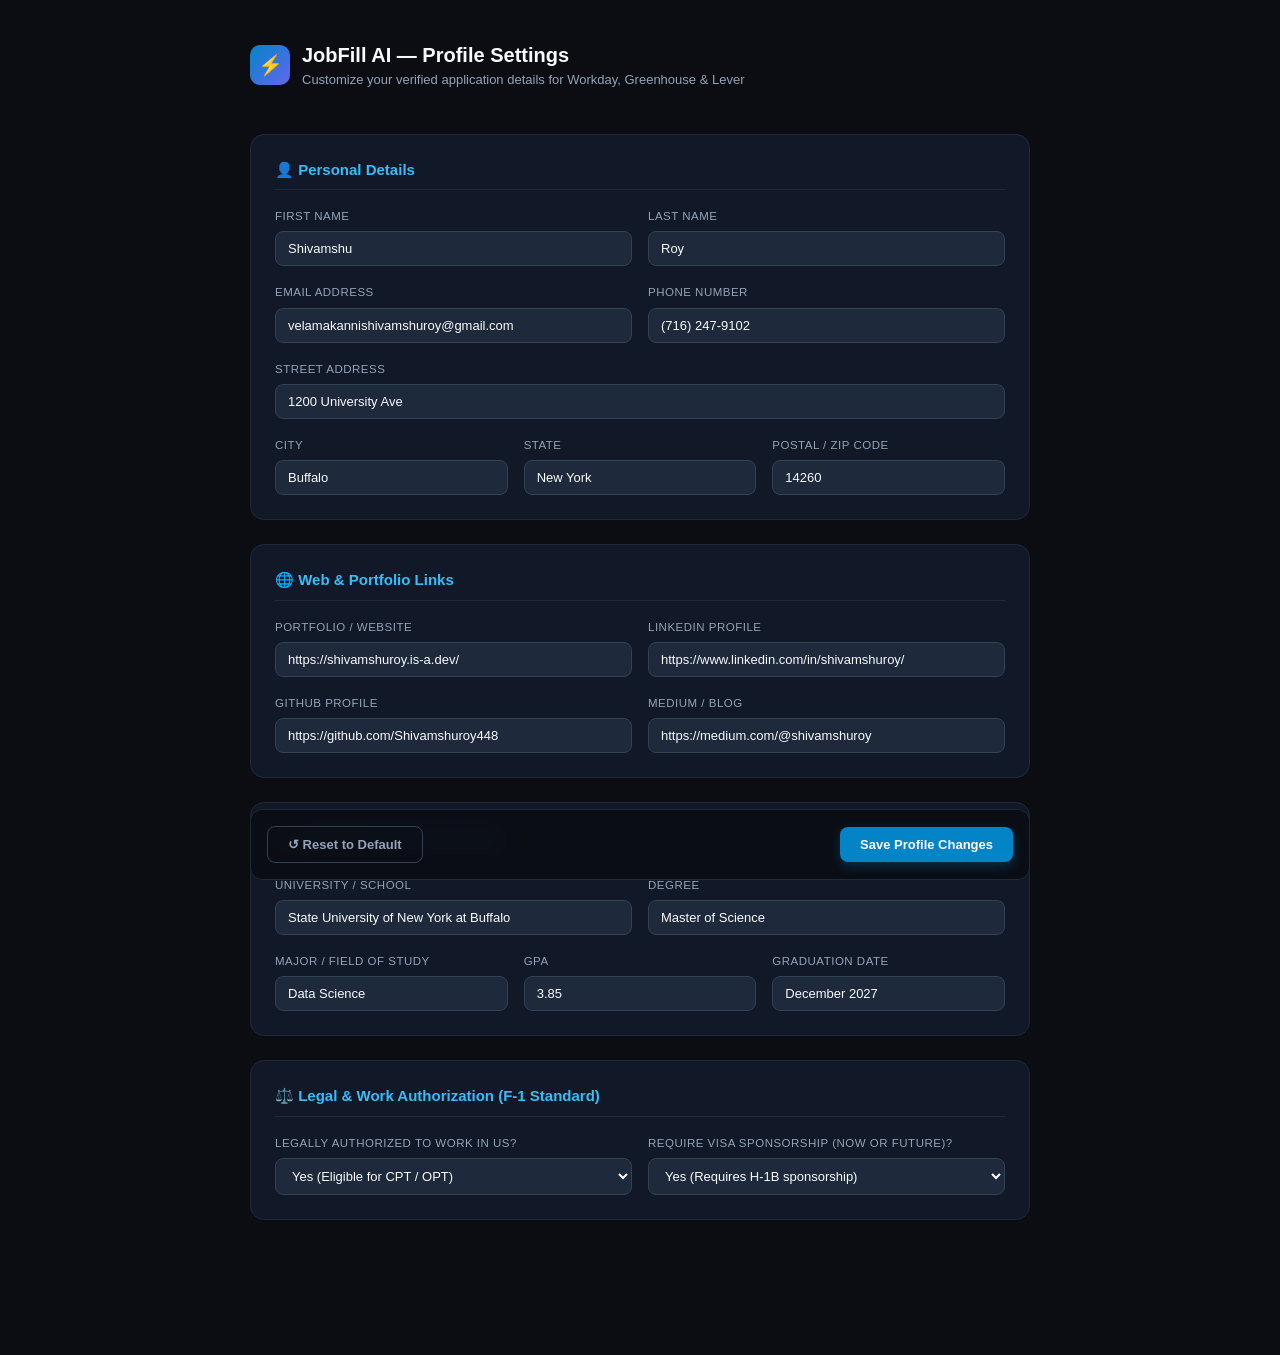
==== options.html @ 7c8a29a1 "feat: Initial release of JobFill AI Chrome Extension" ====
<!DOCTYPE html>
<html lang="en">
<head>
  <meta charset="UTF-8">
  <title>JobFill AI — Profile &amp; Application Settings</title>
  <style>
    :root {
      --bg: #0b0d13;
      --card-bg: #111827;
      --border: #1f2937;
      --text: #f8fafc;
      --muted: #94a3b8;
      --primary: #0284c7;
      --accent: #38bdf8;
    }
    * { box-sizing: border-box; margin: 0; padding: 0; }
    body {
      background: var(--bg);
      color: var(--text);
      font-family: -apple-system, BlinkMacSystemFont, "Segoe UI", Roboto, sans-serif;
      padding: 40px 20px;
      line-height: 1.5;
    }
    .container {
      max-width: 780px;
      margin: 0 auto;
      display: flex;
      flex-direction: column;
      gap: 24px;
    }
    .header {
      display: flex;
      align-items: center;
      justify-content: space-between;
      border-b: 1px solid var(--border);
      padding-bottom: 20px;
    }
    .brand {
      display: flex;
      align-items: center;
      gap: 12px;
    }
    .logo {
      width: 40px;
      height: 40px;
      border-radius: 10px;
      background: linear-gradient(135deg, #0284c7, #6366f1);
      display: flex;
      align-items: center;
      justify-content: center;
      font-size: 20px;
    }
    .title { font-size: 20px; font-weight: 700; color: var(--text); }
    .subtitle { font-size: 13px; color: var(--muted); }
    .card {
      background: var(--card-bg);
      border: 1px solid var(--border);
      border-radius: 14px;
      padding: 24px;
      display: flex;
      flex-direction: column;
      gap: 18px;
    }
    .card-title {
      font-size: 15px;
      font-weight: 600;
      color: var(--accent);
      border-bottom: 1px solid var(--border);
      padding-bottom: 8px;
    }
    .grid-2 {
      display: grid;
      grid-template-columns: 1fr 1fr;
      gap: 16px;
    }
    .grid-3 {
      display: grid;
      grid-template-columns: 1fr 1fr 1fr;
      gap: 16px;
    }
    .field {
      display: flex;
      flex-direction: column;
      gap: 6px;
    }
    label {
      font-size: 11.5px;
      font-weight: 500;
      color: var(--muted);
      text-transform: uppercase;
      letter-spacing: 0.5px;
    }
    input, select, textarea {
      background: #1e293b;
      border: 1px solid #334155;
      color: var(--text);
      padding: 9px 12px;
      border-radius: 8px;
      font-size: 13px;
      outline: none;
      transition: border-color 0.2s;
    }
    input:focus, select:focus, textarea:focus {
      border-color: var(--accent);
    }
    .actions {
      display: flex;
      justify-content: space-between;
      align-items: center;
      position: sticky;
      bottom: 20px;
      background: rgba(11, 13, 19, 0.9);
      backdrop-filter: blur(10px);
      padding: 16px;
      border-radius: 12px;
      border: 1px solid var(--border);
    }
    .btn {
      padding: 10px 20px;
      border-radius: 8px;
      font-size: 13px;
      font-weight: 600;
      cursor: pointer;
      border: none;
      transition: all 0.2s;
    }
    .btn-save {
      background: #0284c7;
      color: white;
      box-shadow: 0 4px 12px rgba(2, 132, 199, 0.3);
    }
    .btn-save:hover { background: #0369a1; }
    .btn-reset {
      background: transparent;
      color: var(--muted);
      border: 1px solid #334155;
    }
    .btn-reset:hover { color: #f87171; border-color: #f87171; }
    .toast {
      color: #34d399;
      font-size: 12px;
      font-weight: 500;
      opacity: 0;
      transition: opacity 0.3s ease;
    }
    .toast.show { opacity: 1; }
  </style>
</head>
<body>
  <div class="container">
    <header class="header">
      <div class="brand">
        <div class="logo">⚡</div>
        <div>
          <h1 class="title">JobFill AI — Profile Settings</h1>
          <p class="subtitle">Customize your verified application details for Workday, Greenhouse &amp; Lever</p>
        </div>
      </div>
    </header>

    <!-- Personal Info -->
    <div class="card">
      <h2 class="card-title">👤 Personal Details</h2>
      <div class="grid-2">
        <div class="field">
          <label>First Name</label>
          <input type="text" id="p-firstName">
        </div>
        <div class="field">
          <label>Last Name</label>
          <input type="text" id="p-lastName">
        </div>
      </div>
      <div class="grid-2">
        <div class="field">
          <label>Email Address</label>
          <input type="email" id="p-email">
        </div>
        <div class="field">
          <label>Phone Number</label>
          <input type="tel" id="p-phone">
        </div>
      </div>
      <div class="field">
        <label>Street Address</label>
        <input type="text" id="p-address">
      </div>
      <div class="grid-3">
        <div class="field">
          <label>City</label>
          <input type="text" id="p-city">
        </div>
        <div class="field">
          <label>State</label>
          <input type="text" id="p-state">
        </div>
        <div class="field">
          <label>Postal / ZIP Code</label>
          <input type="text" id="p-postal">
        </div>
      </div>
    </div>

    <!-- Web & Social Links -->
    <div class="card">
      <h2 class="card-title">🌐 Web &amp; Portfolio Links</h2>
      <div class="grid-2">
        <div class="field">
          <label>Portfolio / Website</label>
          <input type="url" id="p-website">
        </div>
        <div class="field">
          <label>LinkedIn Profile</label>
          <input type="url" id="p-linkedin">
        </div>
      </div>
      <div class="grid-2">
        <div class="field">
          <label>GitHub Profile</label>
          <input type="url" id="p-github">
        </div>
        <div class="field">
          <label>Medium / Blog</label>
          <input type="url" id="p-medium">
        </div>
      </div>
    </div>

    <!-- Education -->
    <div class="card">
      <h2 class="card-title">🎓 Current Graduate Education</h2>
      <div class="grid-2">
        <div class="field">
          <label>University / School</label>
          <input type="text" id="p-school">
        </div>
        <div class="field">
          <label>Degree</label>
          <input type="text" id="p-degree">
        </div>
      </div>
      <div class="grid-3">
        <div class="field">
          <label>Major / Field of Study</label>
          <input type="text" id="p-major">
        </div>
        <div class="field">
          <label>GPA</label>
          <input type="text" id="p-gpa">
        </div>
        <div class="field">
          <label>Graduation Date</label>
          <input type="text" id="p-gradDate" placeholder="e.g. Dec 2027">
        </div>
      </div>
    </div>

    <!-- Legal & Work Authorization -->
    <div class="card">
      <h2 class="card-title">⚖️ Legal &amp; Work Authorization (F-1 Standard)</h2>
      <div class="grid-2">
        <div class="field">
          <label>Legally Authorized to work in US?</label>
          <select id="p-authUS">
            <option value="Yes">Yes (Eligible for CPT / OPT)</option>
            <option value="No">No</option>
          </select>
        </div>
        <div class="field">
          <label>Require Visa Sponsorship (Now or Future)?</label>
          <select id="p-sponsor">
            <option value="Yes">Yes (Requires H-1B sponsorship)</option>
            <option value="No">No</option>
          </select>
        </div>
      </div>
    </div>

    <!-- Save & Reset Action Bar -->
    <div class="actions">
      <button id="btn-reset" class="btn btn-reset">↺ Reset to Default</button>
      <div style="display: flex; align-items: center; gap: 12px;">
        <span id="toast" class="toast">✓ Profile Saved Successfully!</span>
        <button id="btn-save" class="btn btn-save">Save Profile Changes</button>
      </div>
    </div>
  </div>

  <script src="profile-data.js"></script>
  <script src="options.js"></script>
</body>
</html>
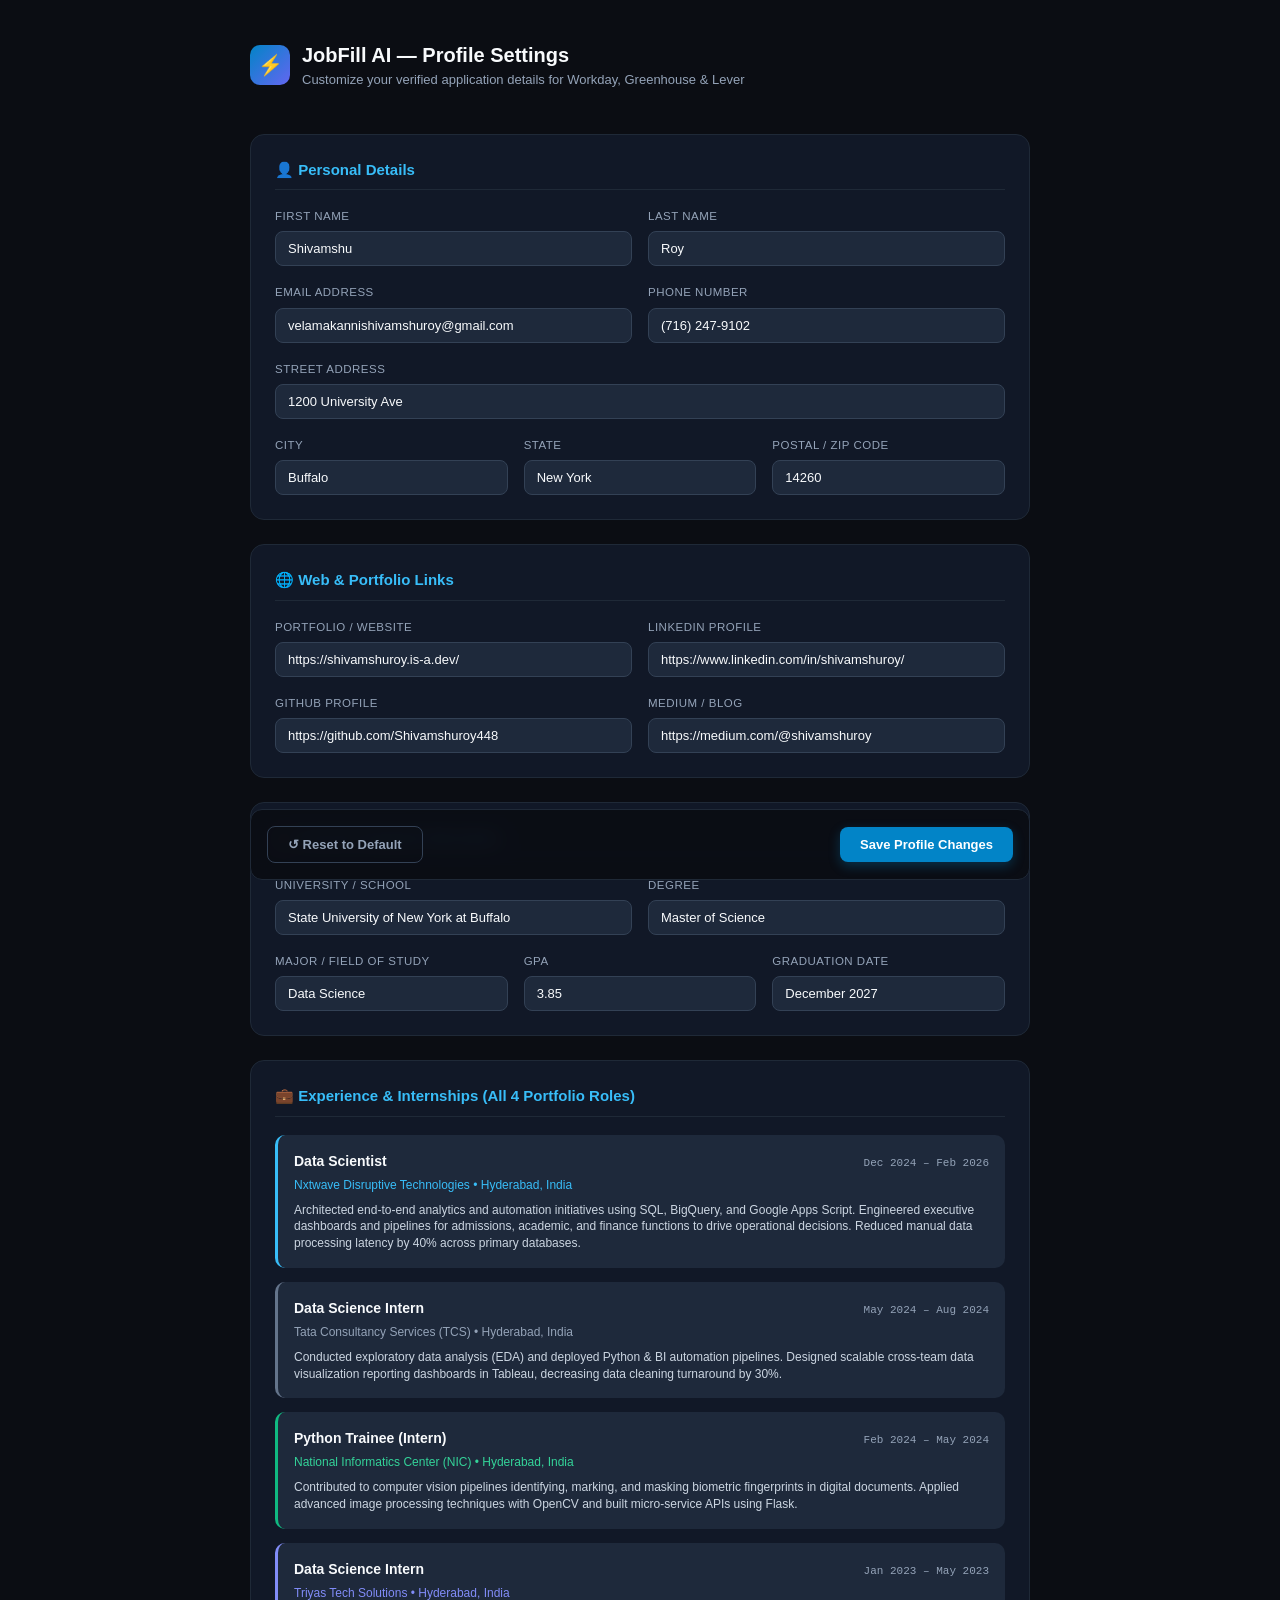
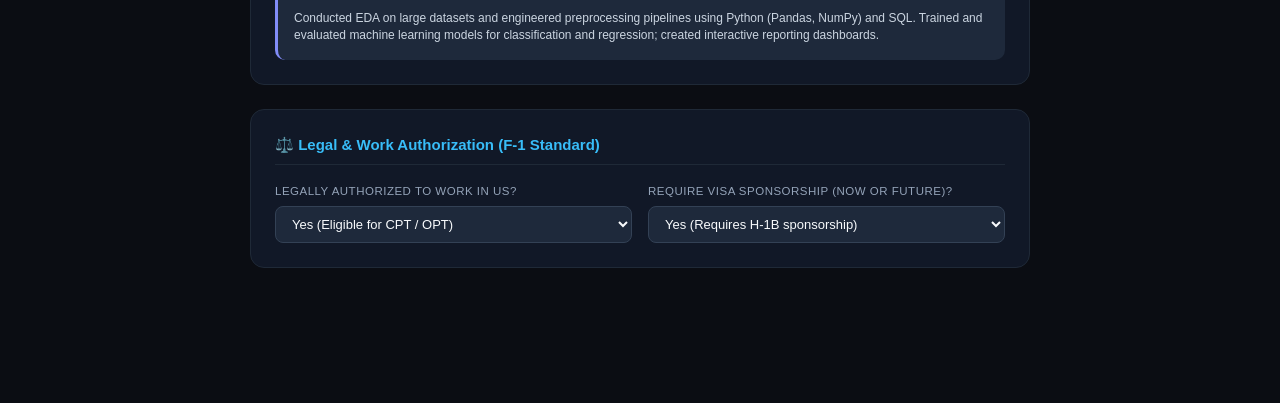
==== commit 04b8850c: "feat: include all 4 portfolio internships (Nxtwave, TCS, NIC, Triyas) and multi-experience autofill" ====
--- a/options.html
+++ b/options.html
@@ -255,6 +255,52 @@
       </div>
     </div>
 
+    <!-- Experience & Internships -->
+    <div class="card">
+      <h2 class="card-title">💼 Experience &amp; Internships (All 4 Portfolio Roles)</h2>
+      <div id="experience-list" style="display: flex; flex-direction: column; gap: 14px;">
+        <!-- Role 1: Nxtwave -->
+        <div style="background: #1e293b; border-radius: 10px; padding: 16px; border-left: 3px solid #38bdf8;">
+          <div style="display: flex; justify-content: space-between; align-items: baseline; margin-bottom: 4px;">
+            <strong style="color: #f8fafc; font-size: 14px;">Data Scientist</strong>
+            <span style="font-size: 11px; color: #94a3b8; font-family: monospace;">Dec 2024 &ndash; Feb 2026</span>
+          </div>
+          <p style="font-size: 12px; color: #38bdf8; margin-bottom: 8px;">Nxtwave Disruptive Technologies &bull; Hyderabad, India</p>
+          <p style="font-size: 12px; color: #cbd5e1; line-height: 1.4;">Architected end-to-end analytics and automation initiatives using SQL, BigQuery, and Google Apps Script. Engineered executive dashboards and pipelines for admissions, academic, and finance functions to drive operational decisions. Reduced manual data processing latency by 40% across primary databases.</p>
+        </div>
+
+        <!-- Role 2: TCS -->
+        <div style="background: #1e293b; border-radius: 10px; padding: 16px; border-left: 3px solid #64748b;">
+          <div style="display: flex; justify-content: space-between; align-items: baseline; margin-bottom: 4px;">
+            <strong style="color: #f8fafc; font-size: 14px;">Data Science Intern</strong>
+            <span style="font-size: 11px; color: #94a3b8; font-family: monospace;">May 2024 &ndash; Aug 2024</span>
+          </div>
+          <p style="font-size: 12px; color: #94a3b8; margin-bottom: 8px;">Tata Consultancy Services (TCS) &bull; Hyderabad, India</p>
+          <p style="font-size: 12px; color: #cbd5e1; line-height: 1.4;">Conducted exploratory data analysis (EDA) and deployed Python &amp; BI automation pipelines. Designed scalable cross-team data visualization reporting dashboards in Tableau, decreasing data cleaning turnaround by 30%.</p>
+        </div>
+
+        <!-- Role 3: NIC -->
+        <div style="background: #1e293b; border-radius: 10px; padding: 16px; border-left: 3px solid #10b981;">
+          <div style="display: flex; justify-content: space-between; align-items: baseline; margin-bottom: 4px;">
+            <strong style="color: #f8fafc; font-size: 14px;">Python Trainee (Intern)</strong>
+            <span style="font-size: 11px; color: #94a3b8; font-family: monospace;">Feb 2024 &ndash; May 2024</span>
+          </div>
+          <p style="font-size: 12px; color: #34d399; margin-bottom: 8px;">National Informatics Center (NIC) &bull; Hyderabad, India</p>
+          <p style="font-size: 12px; color: #cbd5e1; line-height: 1.4;">Contributed to computer vision pipelines identifying, marking, and masking biometric fingerprints in digital documents. Applied advanced image processing techniques with OpenCV and built micro-service APIs using Flask.</p>
+        </div>
+
+        <!-- Role 4: Triyas -->
+        <div style="background: #1e293b; border-radius: 10px; padding: 16px; border-left: 3px solid #818cf8;">
+          <div style="display: flex; justify-content: space-between; align-items: baseline; margin-bottom: 4px;">
+            <strong style="color: #f8fafc; font-size: 14px;">Data Science Intern</strong>
+            <span style="font-size: 11px; color: #94a3b8; font-family: monospace;">Jan 2023 &ndash; May 2023</span>
+          </div>
+          <p style="font-size: 12px; color: #818cf8; margin-bottom: 8px;">Triyas Tech Solutions &bull; Hyderabad, India</p>
+          <p style="font-size: 12px; color: #cbd5e1; line-height: 1.4;">Conducted EDA on large datasets and engineered preprocessing pipelines using Python (Pandas, NumPy) and SQL. Trained and evaluated machine learning models for classification and regression; created interactive reporting dashboards.</p>
+        </div>
+      </div>
+    </div>
+
     <!-- Legal & Work Authorization -->
     <div class="card">
       <h2 class="card-title">⚖️ Legal &amp; Work Authorization (F-1 Standard)</h2>
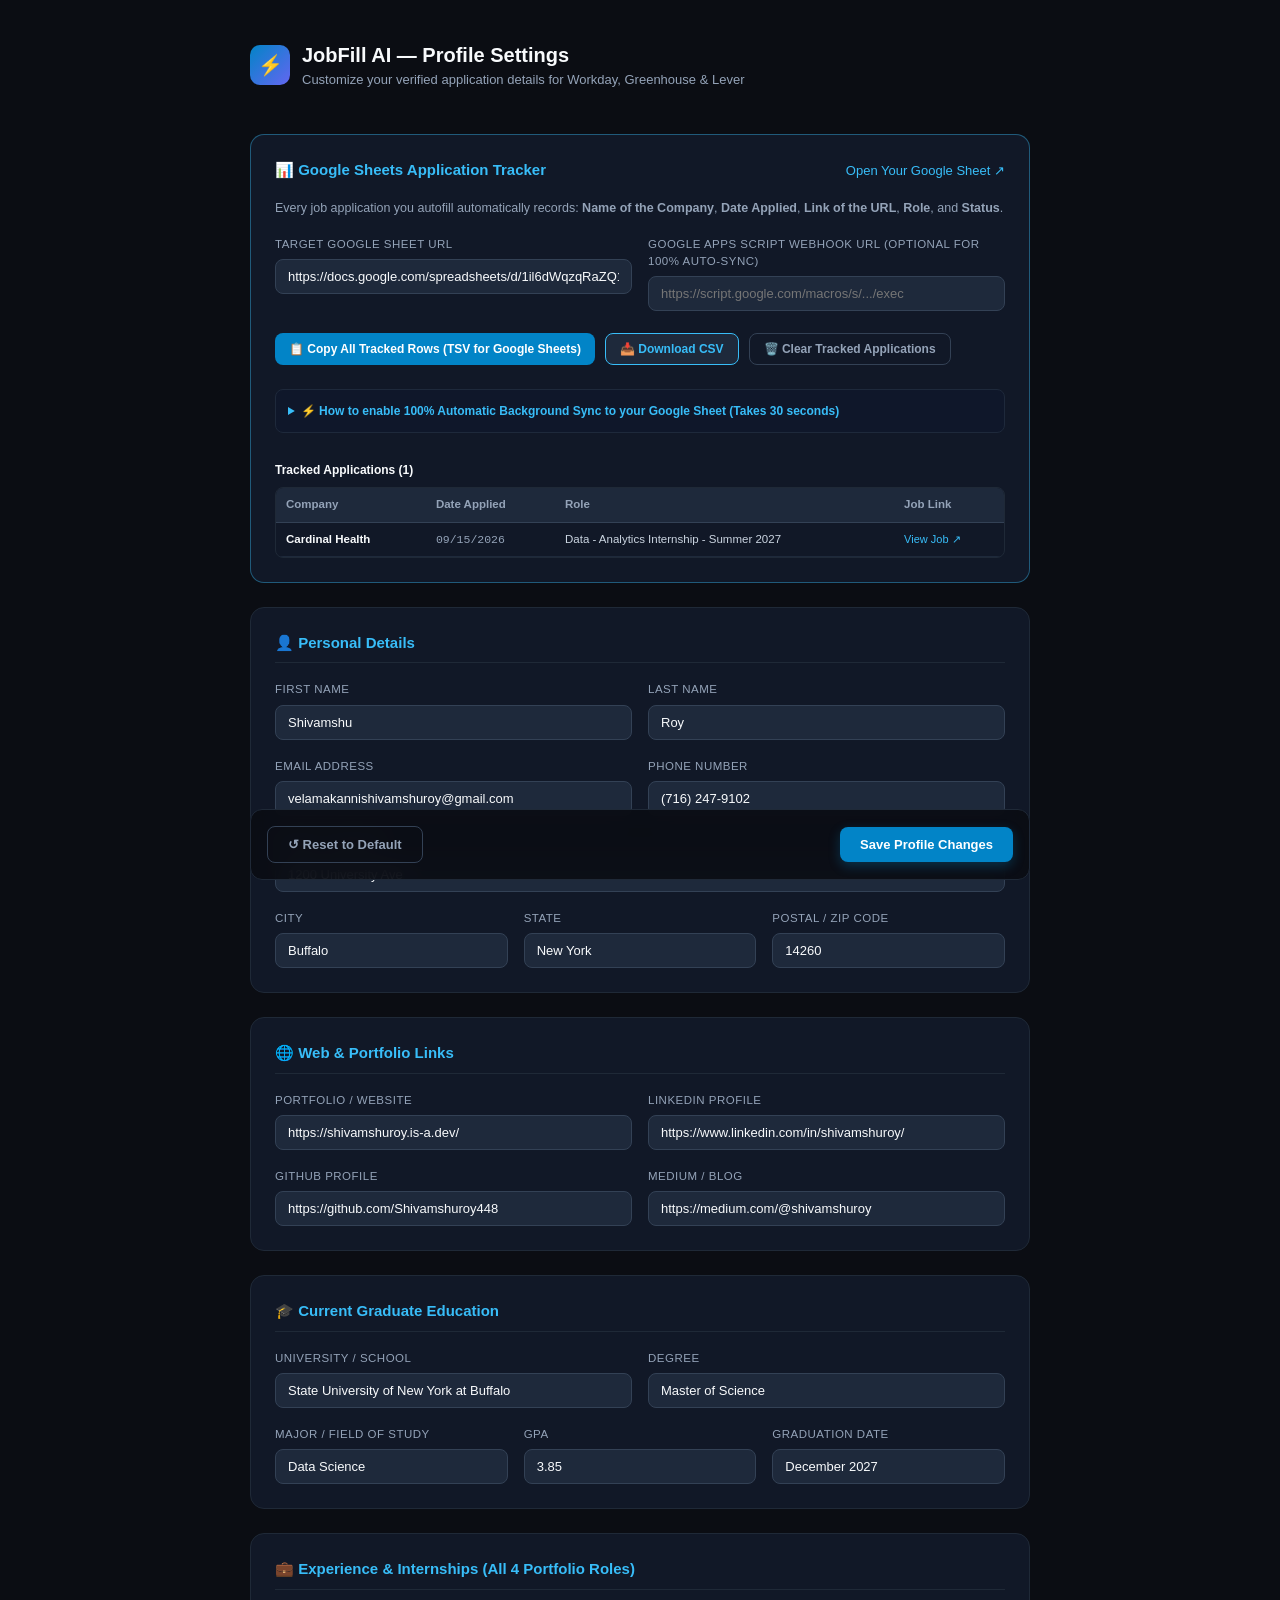
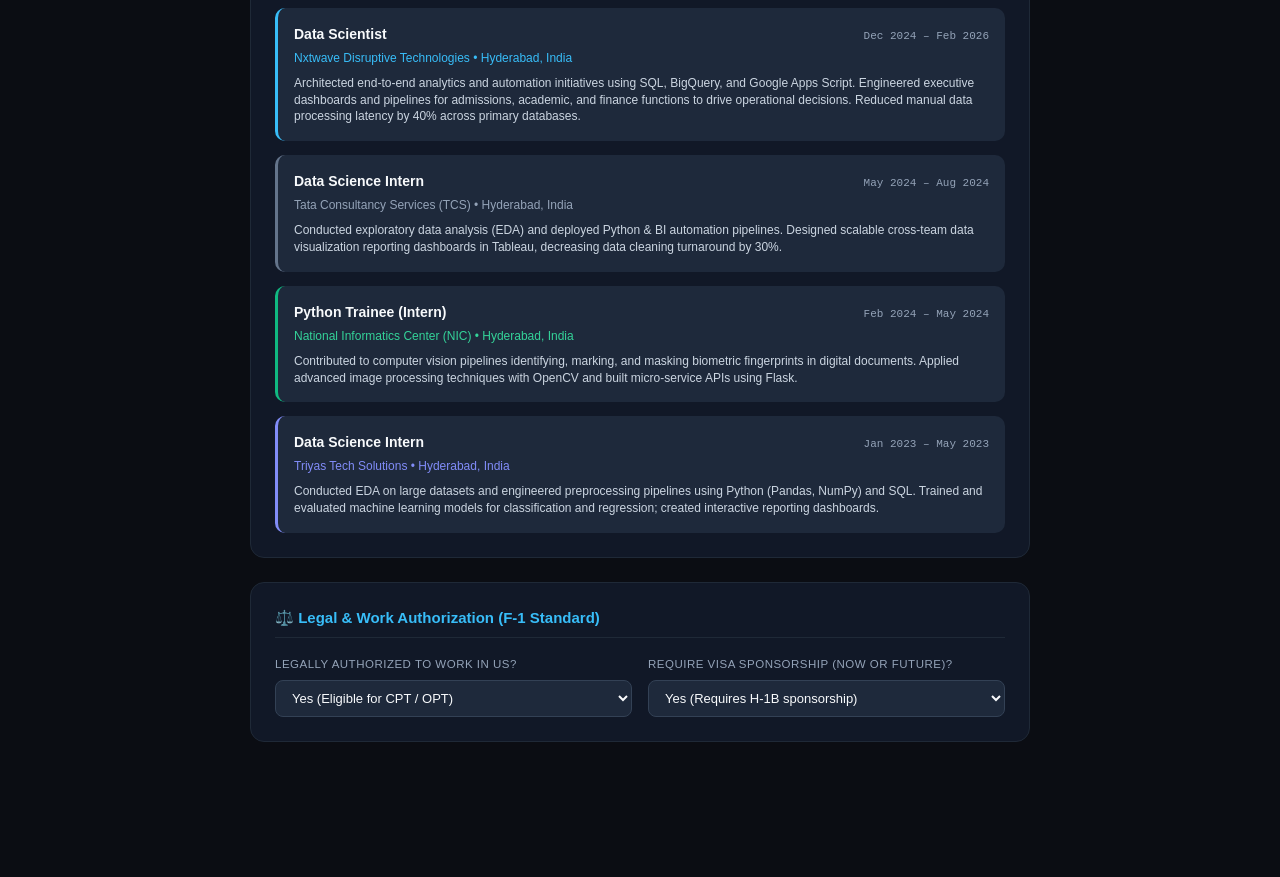
==== commit 98f19205: "feat(tracker): add Google Sheets application tracking, 1-click clipboard copy, and webhook sync" ====
--- a/options.html
+++ b/options.html
@@ -158,6 +158,105 @@
       </div>
     </header>
 
+    <!-- Google Sheets Application Tracker & Sync Card -->
+    <div class="card" style="border-color: rgba(56, 189, 248, 0.4);">
+      <div style="display: flex; justify-content: space-between; align-items: baseline;">
+        <h2 class="card-title" style="border-bottom: none; padding-bottom: 0;">📊 Google Sheets Application Tracker</h2>
+        <a href="https://docs.google.com/spreadsheets/d/1il6dWqzqRaZQ1fFpsBXPlZcMnh_GO5M1YcRDlKI8nrA/edit?usp=sharing" target="_blank" style="color: #38bdf8; font-size: 13px; text-decoration: none; font-weight: 500;">
+          Open Your Google Sheet &nearr;
+        </a>
+      </div>
+      <p style="font-size: 12.5px; color: #94a3b8; line-height: 1.5;">
+        Every job application you autofill automatically records: <b>Name of the Company</b>, <b>Date Applied</b>, <b>Link of the URL</b>, <b>Role</b>, and <b>Status</b>.
+      </p>
+
+      <div class="grid-2">
+        <div class="field">
+          <label>Target Google Sheet URL</label>
+          <input type="text" id="t-sheetUrl" value="https://docs.google.com/spreadsheets/d/1il6dWqzqRaZQ1fFpsBXPlZcMnh_GO5M1YcRDlKI8nrA/edit?usp=sharing">
+        </div>
+        <div class="field">
+          <label>Google Apps Script Webhook URL (Optional for 100% Auto-Sync)</label>
+          <input type="text" id="t-webhookUrl" placeholder="https://script.google.com/macros/s/.../exec">
+        </div>
+      </div>
+
+      <!-- Quick Actions for Google Sheets -->
+      <div style="display: flex; gap: 10px; flex-wrap: wrap; margin-top: 4px;">
+        <button type="button" id="t-btn-copy-tsv" class="btn" style="background: #0284c7; color: white; padding: 8px 14px; font-size: 12px;">
+          📋 Copy All Tracked Rows (TSV for Google Sheets)
+        </button>
+        <button type="button" id="t-btn-download-csv" class="btn" style="background: #1e293b; color: #38bdf8; border: 1px solid #38bdf8; padding: 8px 14px; font-size: 12px;">
+          📥 Download CSV
+        </button>
+        <button type="button" id="t-btn-clear" class="btn" style="background: transparent; color: #94a3b8; border: 1px solid #334155; padding: 8px 14px; font-size: 12px;">
+          🗑️ Clear Tracked Applications
+        </button>
+      </div>
+
+      <!-- Apps Script Webhook Instructions Accordion -->
+      <details style="background: #0f172a; border: 1px solid #1e293b; border-radius: 8px; padding: 12px; margin-top: 6px;">
+        <summary style="cursor: pointer; font-size: 12px; font-weight: 600; color: #38bdf8; user-select: none;">
+          ⚡ How to enable 100% Automatic Background Sync to your Google Sheet (Takes 30 seconds)
+        </summary>
+        <div style="margin-top: 12px; font-size: 12px; color: #cbd5e1; line-height: 1.6; display: flex; flex-direction: column; gap: 8px;">
+          <p>1. Open your <a href="https://docs.google.com/spreadsheets/d/1il6dWqzqRaZQ1fFpsBXPlZcMnh_GO5M1YcRDlKI8nrA/edit?usp=sharing" target="_blank" style="color: #38bdf8;">Google Sheet</a>.</p>
+          <p>2. In the top menu bar, click <b>Extensions &gt; Apps Script</b>.</p>
+          <p>3. Delete any default code in the editor, and paste this script:</p>
+          <div style="position: relative;">
+            <pre id="apps-script-code" style="background: #020617; border: 1px solid #334155; border-radius: 6px; padding: 10px; font-family: monospace; font-size: 11px; overflow-x: auto; color: #38bdf8;">function doPost(e) {
+  try {
+    var sheet = SpreadsheetApp.getActiveSpreadsheet().getActiveSheet();
+    var data = JSON.parse(e.postData.contents);
+    if (sheet.getLastRow() === 0) {
+      sheet.appendRow(["Name of the Company", "Date Applied", "Link of the URL", "Role", "Status"]);
+    }
+    sheet.appendRow([
+      data.company || "Unknown",
+      data.dateApplied || Utilities.formatDate(new Date(), "GMT-4", "MM/dd/yyyy"),
+      data.url || "",
+      data.role || "",
+      data.status || "Applied"
+    ]);
+    return ContentService.createTextOutput(JSON.stringify({ result: "success" })).setMimeType(ContentService.MimeType.JSON);
+  } catch (err) {
+    return ContentService.createTextOutput(JSON.stringify({ error: err.toString() })).setMimeType(ContentService.MimeType.JSON);
+  }
+}</pre>
+            <button type="button" id="btn-copy-script" style="position: absolute; top: 8px; right: 8px; background: #1e293b; color: #f8fafc; border: 1px solid #475569; border-radius: 4px; padding: 3px 8px; font-size: 10px; cursor: pointer;">
+              Copy Code
+            </button>
+          </div>
+          <p>4. In the Apps Script top-right, click <b>Deploy &gt; New deployment</b>.</p>
+          <p>5. Click the gear icon ⚙️ next to "Select type" &gt; choose <b>Web app</b>.</p>
+          <p>6. Set <b>Execute as: Me</b> and <b>Who has access: Anyone</b>. Click <b>Deploy</b>.</p>
+          <p>7. Copy the <b>Web App URL</b> (ends in <code>/exec</code>) and paste it into the Webhook URL field above!</p>
+        </div>
+      </details>
+
+      <!-- Tracked History Table -->
+      <div style="margin-top: 10px;">
+        <div style="font-size: 12px; font-weight: 600; color: #f8fafc; margin-bottom: 8px;">
+          Tracked Applications (<span id="t-app-count">0</span>)
+        </div>
+        <div style="max-height: 180px; overflow-y: auto; border: 1px solid #1f2937; border-radius: 8px;">
+          <table style="width: 100%; border-collapse: collapse; font-size: 11.5px; text-align: left;">
+            <thead>
+              <tr style="background: #1e293b; color: #94a3b8; border-bottom: 1px solid #334155;">
+                <th style="padding: 8px 10px;">Company</th>
+                <th style="padding: 8px 10px;">Date Applied</th>
+                <th style="padding: 8px 10px;">Role</th>
+                <th style="padding: 8px 10px;">Job Link</th>
+              </tr>
+            </thead>
+            <tbody id="t-app-tbody">
+              <!-- Rendered dynamically -->
+            </tbody>
+          </table>
+        </div>
+      </div>
+    </div>
+
     <!-- Personal Info -->
     <div class="card">
       <h2 class="card-title">👤 Personal Details</h2>
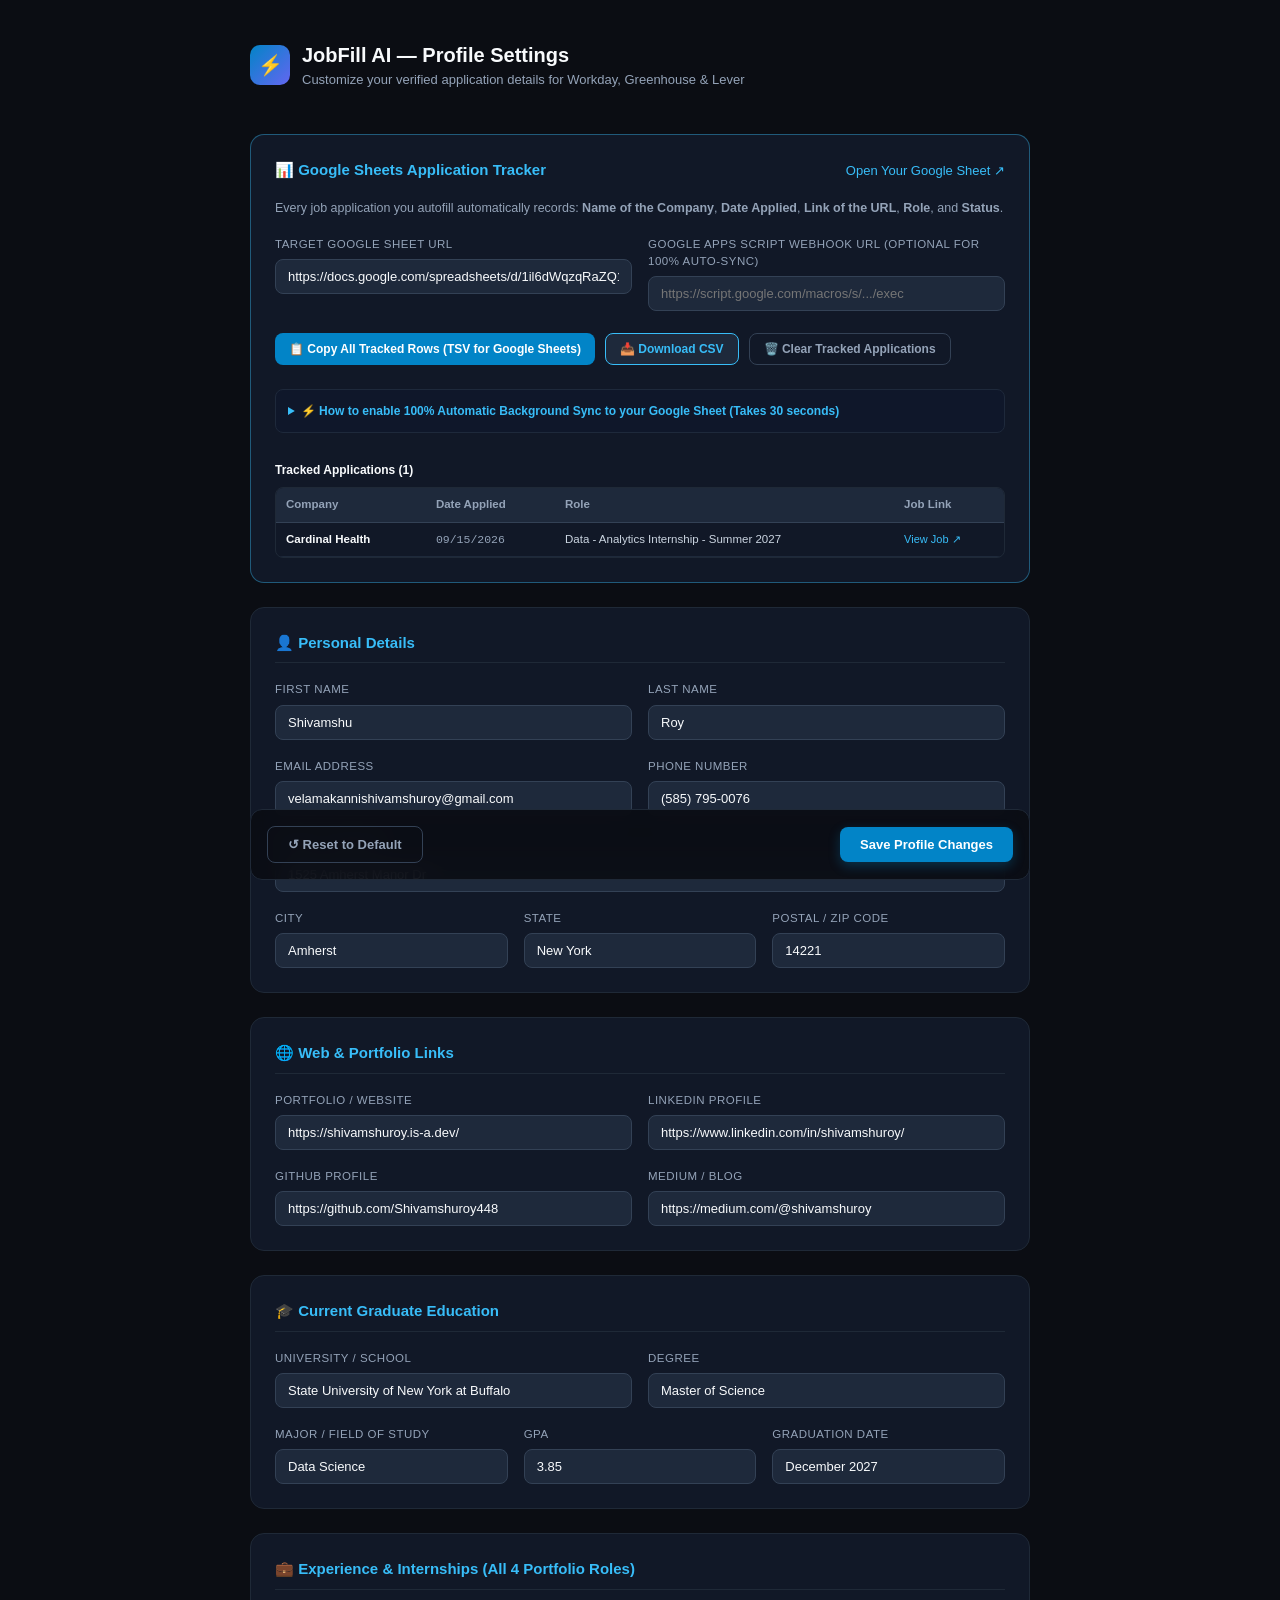
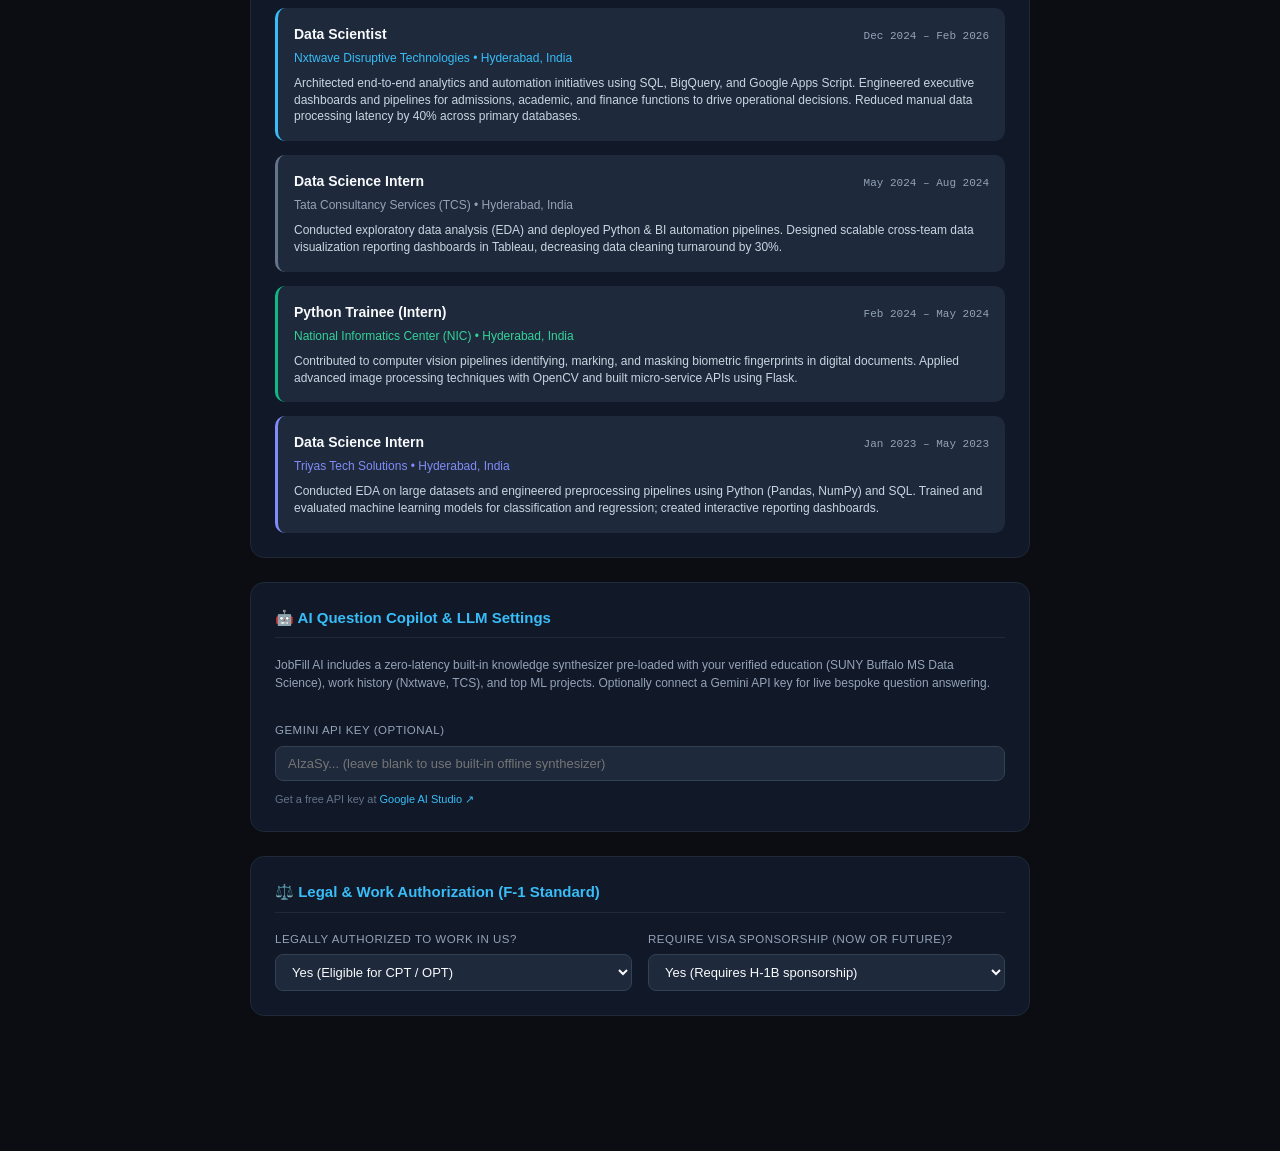
==== commit f26eb6b5: "feat: Add AI Question Copilot, ADP site driver, fuzzy matcher, and drawer UI v1.2.0" ====
--- a/options.html
+++ b/options.html
@@ -400,6 +400,19 @@
       </div>
     </div>
 
+    <!-- AI Question Copilot Settings -->
+    <div class="card">
+      <h2 class="card-title">🤖 AI Question Copilot &amp; LLM Settings</h2>
+      <p style="font-size: 12px; color: #94a3b8; margin-bottom: 12px;">
+        JobFill AI includes a zero-latency built-in knowledge synthesizer pre-loaded with your verified education (SUNY Buffalo MS Data Science), work history (Nxtwave, TCS), and top ML projects. Optionally connect a Gemini API key for live bespoke question answering.
+      </p>
+      <div class="field">
+        <label>Gemini API Key (Optional)</label>
+        <input type="password" id="opt-gemini-key" placeholder="AIzaSy... (leave blank to use built-in offline synthesizer)">
+        <span style="font-size: 11px; color: #64748b; margin-top: 4px;">Get a free API key at <a href="https://aistudio.google.com/app/apikey" target="_blank" style="color: #38bdf8; text-decoration: none;">Google AI Studio &nearr;</a></span>
+      </div>
+    </div>
+
     <!-- Legal & Work Authorization -->
     <div class="card">
       <h2 class="card-title">⚖️ Legal &amp; Work Authorization (F-1 Standard)</h2>
